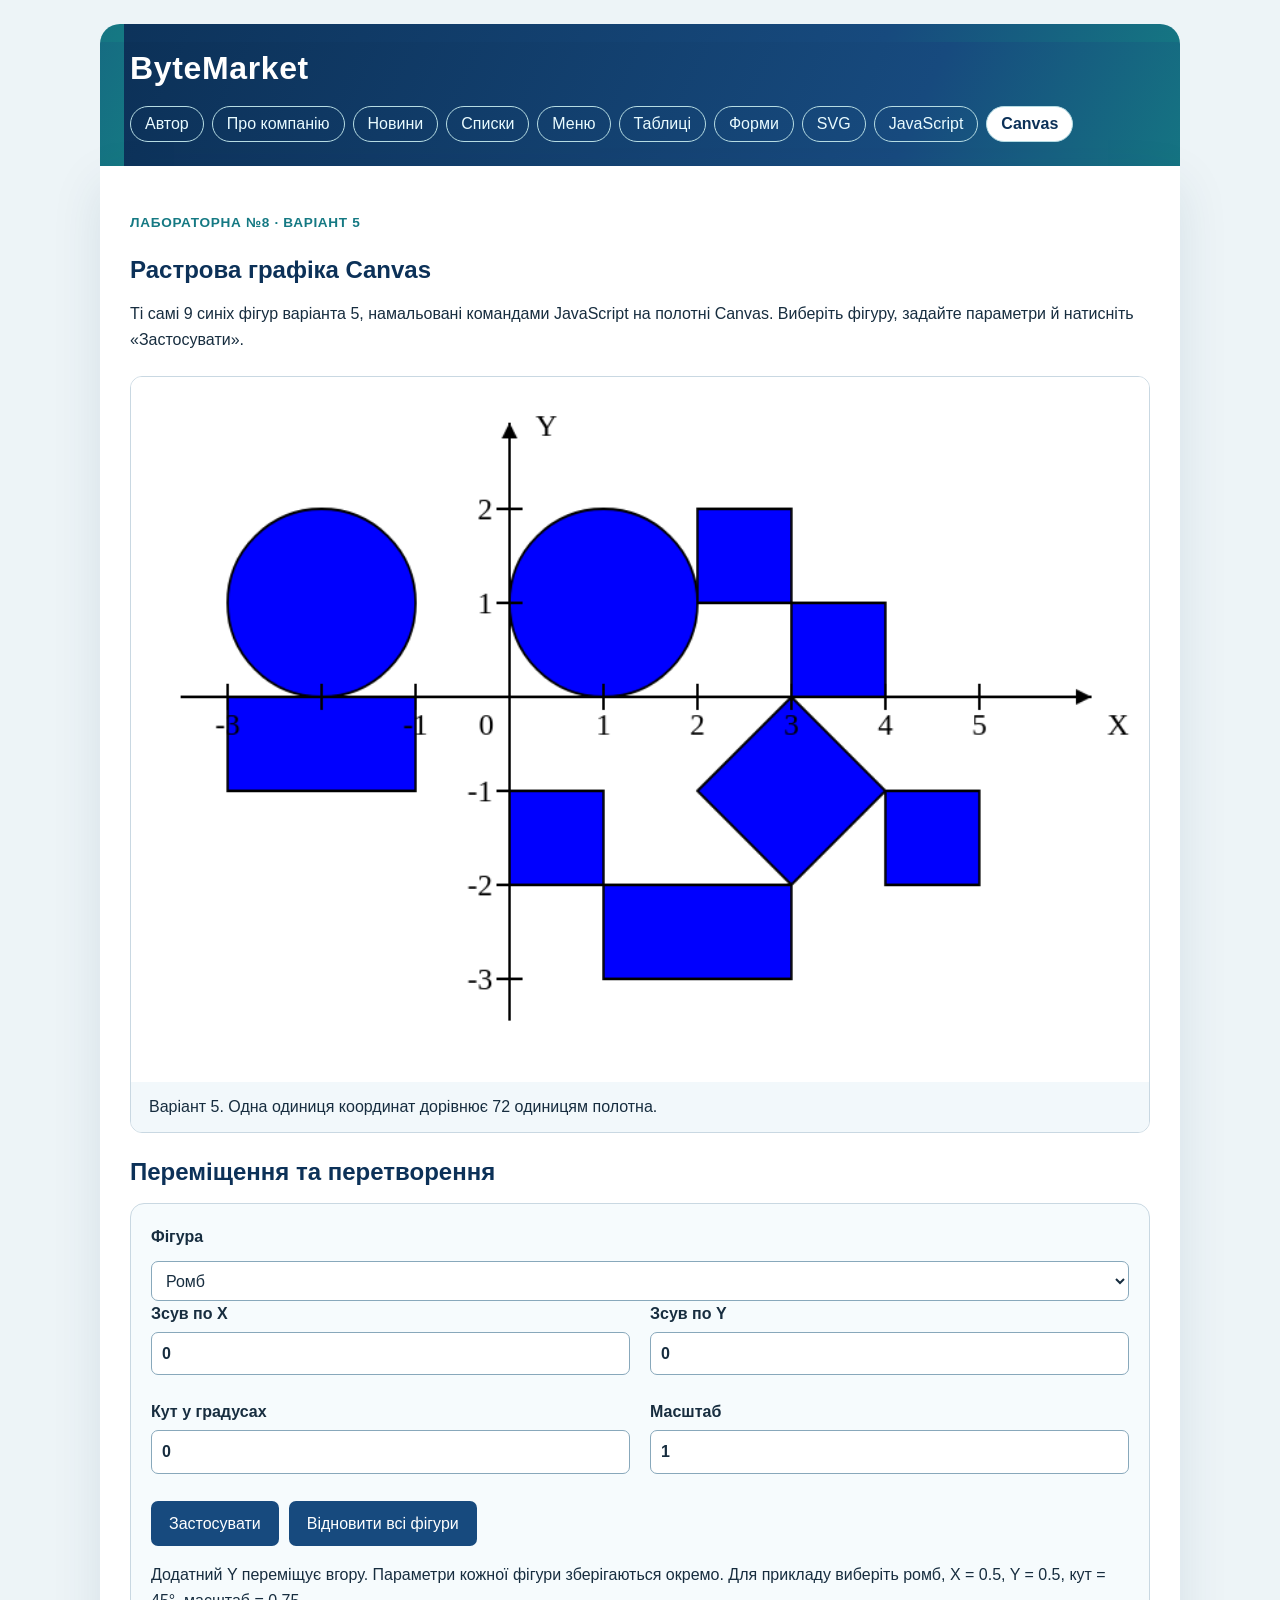
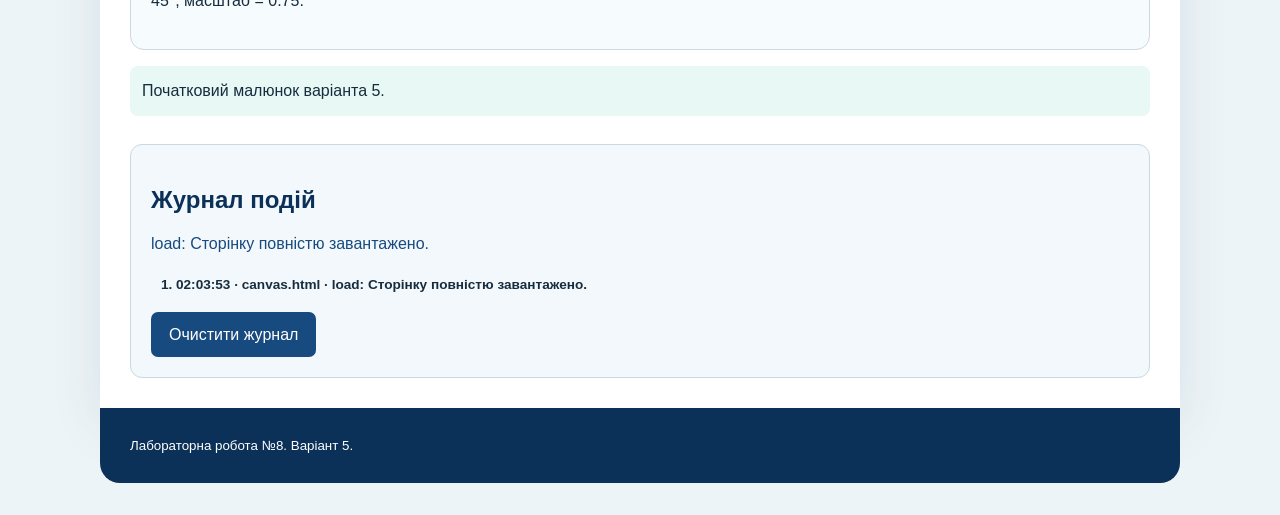
==== canvas.html @ bed5dbd5 "Use canvas lab 8 as the base for media library lab 9" ====
<!DOCTYPE html>
<html lang="uk">
<head>
  <meta charset="UTF-8">
  <meta name="viewport" content="width=device-width, initial-scale=1.0">
  <meta name="author" content="Максим Гінчак">
  <title>ByteMarket - Растрова графіка Canvas</title>
  <link rel="stylesheet" href="assets/css/styles.css">
  <link rel="stylesheet" href="assets/css/javascript.css">
  <link rel="stylesheet" href="assets/css/canvas.css">
  <script src="assets/js/events.js" defer></script>
  <script src="assets/js/canvas.js" defer></script>
</head>
<body>
  <header class="site-header"><h1>ByteMarket</h1><nav id="site-navigation" aria-label="Головна навігація">
      <a href="index.html">Автор</a>
      <a href="company.html">Про компанію</a>
      <a href="news.html">Новини</a>
      <a href="lists.html">Списки</a>
      <a href="menu.html">Меню</a>
      <a href="tables.html">Таблиці</a>
      <a href="forms.html">Форми</a>
      <a href="svg.html">SVG</a>
      <a href="javascript.html">JavaScript</a>
          <a class="active" aria-current="page" href="canvas.html">Canvas</a>
    </nav></header>
  <main class="site-main">
    <p class="task-label">ЛАБОРАТОРНА №8 · ВАРІАНТ 5</p>
    <h2>Растрова графіка Canvas</h2>
    <p>Ті самі 9 синіх фігур варіанта 5, намальовані командами JavaScript на полотні Canvas. Виберіть фігуру, задайте параметри й натисніть «Застосувати».</p>
    <noscript><p>Увімкніть JavaScript, щоб побачити малюнок і виконати перетворення.</p></noscript>
    <figure class="canvas-frame" id="canvas-example">
      <canvas id="drawing-canvas" width="780" height="540" role="img" aria-label="Варіант 5. Два кола, шість прямокутників і ромб на осях X та Y">Два кола, шість прямокутників і ромб синього кольору.</canvas>
      <figcaption>Варіант 5. Одна одиниця координат дорівнює 72 одиницям полотна.</figcaption>
    </figure>
    <section id="canvas-interaction">
      <h2>Переміщення та перетворення</h2>
      <form id="canvas-controls">
        <label for="figure-select">Фігура</label>
        <select id="figure-select">
          <option value="0">Ліве коло</option><option value="1">Праве коло</option>
          <option value="2">Лівий прямокутник</option><option value="3">Верхній квадрат</option>
          <option value="4">Квадрат сходинки</option><option value="5">Нижній лівий квадрат</option>
          <option value="6">Нижній прямокутник</option><option value="7">Нижній правий квадрат</option>
          <option value="8" selected>Ромб</option>
        </select>
        <div class="canvas-fields">
          <label for="dx">Зсув по X<input id="dx" type="number" min="-0.5" max="0.5" step="0.1" value="0" required></label>
          <label for="dy">Зсув по Y<input id="dy" type="number" min="-0.5" max="0.5" step="0.1" value="0" required></label>
          <label for="angle">Кут у градусах<input id="angle" type="number" min="-180" max="180" step="1" value="0" required></label>
          <label for="scale">Масштаб<input id="scale" type="number" min="0.5" max="1.25" step="0.05" value="1" required></label>
        </div>
        <div class="task-actions"><button type="submit" disabled>Застосувати</button><button type="button" id="canvas-reset" disabled>Відновити всі фігури</button></div>
        <p>Додатний Y переміщує вгору. Параметри кожної фігури зберігаються окремо. Для прикладу виберіть ромб, X = 0.5, Y = 0.5, кут = 45°, масштаб = 0.75.</p>
      </form>
      <p id="canvas-status" role="status">Початковий малюнок варіанта 5.</p>
    </section>
    <aside class="interaction-panel" aria-label="Журнал подій">
      <h2>Журнал подій</h2>
      <p id="interaction-status" role="status">Взаємодійте зі сторінкою, щоб побачити повідомлення.</p>
      <ol id="event-log" aria-label="Останні 40 подій"></ol>
      <button id="clear-events" type="button">Очистити журнал</button>
    </aside>
  </main>
  <footer class="site-footer"><small>Лабораторна робота №8. Варіант 5.</small></footer>
</body>
</html>
---- assets/css/styles.css ----
/* Лабораторна робота №6, варіант 5. Спільне оформлення ByteMarket. */
:root {
  color-scheme: light;
  --ink: #172d3f;
  --blue: #174a7e;
  --blue-dark: #0c3158;
  --aqua: #67d6c0;
  --paper: #ffffff;
  --muted: #587083;
  --line: #c9d8e2;
}

html { scroll-behavior: smooth; }
body {
  box-sizing: border-box;
  width: min(100% - 32px, 1080px);
  min-width: 280px;
  min-height: 100vh;
  margin: 0 auto;
  padding: 24px 0 32px;
  color: var(--ink);
  background-color: #edf4f7;
  background-image: url("../images/graphics-card.jpg");
  background-attachment: scroll;
  background-position: right top;
  background-size: 0 0; /* Локальне зображення підключене, але не заважає читанню. */
  font-family: -apple-system, BlinkMacSystemFont, "Segoe UI", Arial, sans-serif;
  line-height: 160%;
  direction: ltr;
  unicode-bidi: normal;
}

.site-header,
.site-footer {
  padding: 24px 30px;
  color: white;
  background-color: var(--blue-dark);
}
.site-header {
  border-radius: 20px 20px 0 0;
  background-image: linear-gradient(115deg, #0c3158, #174a7e 72%, #157983);
  background-position: 24px 18px;
  background-attachment: scroll;
}
.site-header h1 { margin: 0 0 18px; color: white; letter-spacing: .02em; }
.site-footer { border-radius: 0 0 20px 20px; }
.site-footer a { color: white; }

nav { display: flex; flex-wrap: wrap; gap: 8px; }
nav a {
  display: inline;
  padding: 8px 14px;
  border: 1px solid #b6dce3;
  border-radius: 999px;
  color: #e9fbff;
  text-decoration: none;
  line-height: normal;
}
nav a.active { background: white; color: var(--blue-dark); font-weight: 700; }
nav a:hover, nav a:focus-visible { background: #d8f9f2; color: var(--blue-dark); outline: 2px solid var(--aqua); }

.site-main {
  padding: 30px;
  background: var(--paper);
  box-shadow: 0 18px 48px #163e591a;
}
.content-section { margin-bottom: 30px; }
.content-section + .content-section { border-top: 1px solid var(--line); padding-top: 28px; }
.content-section p { max-width: 74ch; }
.content-section p:first-line { color: #173f66; }
.intro-note:first-letter { color: #157983; font-size: 1.45em; font-weight: 700; }

h1, h2, h3, h4, h5 { line-height: 1.25; }
h2, h3, h4, h5 { color: var(--blue-dark); }
h2 { margin-bottom: 16px; }
section h2 + p { margin-top: 0; } /* сусідній селектор */
article p + p { padding-top: 5px; }
ul li:first-child { font-weight: 700; }
ul li:last-child { margin-bottom: 0; }
article:last-of-type { margin-bottom: 28px; }
:lang(uk) { quotes: "«" "»"; }

img { max-width: 100%; height: auto; }
.main-image {
  display: block;
  width: min(100%, 600px);
  max-height: 340px;
  object-fit: cover;
  object-position: center 42%;
  border: 3px solid #b6dce3;
  border-radius: 14px;
}
#news-image { height: 300px; }

/* Селектори атрибутів із завдання. */
img[alt] { background-color: #e8f1f5; }
a[href="company.html"] { text-underline-offset: 3px; }
article[class~="story"] { border-left-color: #157983; }
input:enabled, select:enabled, button:enabled { cursor: pointer; }
p:empty { display: none; }

.card, .news, .intro-note {
  padding: 18px 20px;
  border: 1px solid var(--line);
  border-radius: 12px;
  background-color: #f6fbfd;
}
.news {
  margin-bottom: 14px;
  border-left: 5px solid #157983;
  overflow: visible;
}
.news h2 { margin-top: 0; }
.news p:last-child { margin-bottom: 0; }
.news .new-label { color: var(--blue-dark) !important; }
#news-note { clear: left; }
#news-note::first-line { font-weight: 600; }

/* Таблиця каталогу й демонстрація груп відображення таблиці. */
table { width: 100%; border-collapse: collapse; }
thead { display: table-header-group; }
tfoot { display: table-footer-group; }
caption { margin-bottom: 10px; font-weight: 700; text-align: left; }
th, td { padding: 10px 12px; border: 1px solid var(--line); text-align: left; }
th { color: white; background: var(--blue); }
tbody tr:nth-child(even) { background: #f2f8fb; }

form {
  max-width: 760px;
  padding: 20px;
  border: 1px solid var(--line);
  border-radius: 14px;
  background: #f6fbfd;
}
fieldset { margin: 0 0 16px; padding: 16px; border: 1px dashed #90afc1; border-radius: 10px; }
fieldset:last-of-type { margin-bottom: 20px; }
legend { padding: 0 7px; color: var(--blue-dark); font-weight: 700; }
label { display: block; margin-bottom: 12px; font-weight: 600; }
label:last-child { margin-bottom: 0; }
input, select {
  box-sizing: border-box;
  display: block;
  width: 100%;
  max-width: 500px;
  min-height: 40px;
  margin-top: 5px;
  padding: 8px 10px;
  border: 1px solid #88a8bb;
  border-radius: 7px;
  color: var(--ink);
  background: white;
  font: inherit;
}
input:focus-visible, select:focus-visible { outline: 3px solid #67d6c0; outline-color: #67d6c0; }
button {
  padding: 10px 18px;
  border: 0;
  border-radius: 7px;
  color: white;
  background: var(--blue);
  font: inherit;
}
button:hover { background: var(--blue-dark); }

pre { max-width: 100%; padding: 15px; overflow: auto; background: #edf4f7; }
address { font-style: normal; }
:where(a, button) { outline-offset: 3px; }

/* Навчальна частина: решта значень варіанта 5 показана на реальних блоках.
   display: compact і run-in — застарілі значення; сучасний браузер їх ігнорує.
   Тому для відповідних елементів наступна декларація задає працездатну заміну. */
.legacy-compact { display: compact; display: inline; }
.legacy-run-in { display: run-in; display: inline; }
.inline-table-sample { display: inline-table; }
.static-sample { position: static; z-index: auto; }
.fixed-sample { position: fixed; right: 12px; bottom: 12px; }
.float-sample { float: left; margin-right: 12px; }
.float-reset { float: none; clear: none; }
.clear-left { clear: left; }
.bidi-sample { unicode-bidi: bidi-override; direction: ltr; }
.sizing-sample { width: 100%; min-width: 12rem; height: 40px; min-height: 2rem; }
.sizing-percent { height: 50%; min-height: 25%; }
.spacing-sample {
  margin-right: auto;
  margin-bottom: auto;
  margin-left: auto;
  padding-right: 8px;
  padding-bottom: 8px;
  padding-left: 8px;
}
.spacing-fixed { margin-right: 10px; margin-bottom: 10px; margin-left: 10px; }
.border-thin { border-width: thin; border-right-width: thin; border-left-width: thin; }
.border-sized {
  border-width: 2px;
  border-right-width: 3px;
  border-left-width: 3px;
  border-bottom-color: #67d6c0;
  border-right-color: #174a7e;
  border-left-color: #174a7e;
}
.border-none { border-style: none; border-top-style: none; border-right-style: none; }
.border-groove { border-style: groove; border-top-style: groove; border-right-style: groove; }
.border-dashed { border-style: dashed; border-top-style: dashed; border-right-style: dashed; }
.border-ridge { border-style: ridge; border-top-style: ridge; border-right-style: ridge; }
.normal-line { line-height: normal; }
.percent-line { line-height: 150%; }
.align-baseline { vertical-align: baseline; }
.align-sub { vertical-align: sub; }
.align-text-bottom { vertical-align: text-bottom; }
.align-bottom { vertical-align: bottom; }
.scroll-sample { overflow: auto; }
.clip-sample { position: absolute; clip: rect(0, 100px, 30px, 0); }
.visible-sample { visibility: visible; }
.hidden-sample { visibility: hidden; }
.outline-sample { outline: 2px solid #67d6c0; outline-color: #67d6c0; }
.image-position-right { background-image: url("../images/graphics-card.jpg"); background-position: right; }
.image-position-percent { background-image: url("../images/graphics-card.jpg"); background-position: 25% 50%; }

@media (max-width: 660px) {
  body { width: 100%; padding: 0; }
  .site-header, .site-main, .site-footer { padding: 20px; border-radius: 0; }
  .site-main { overflow-x: auto; }
  th, td { padding: 8px; font-size: 14px; }
  nav a { display: inline-block; }
}

/* Оформлення, перенесене з HTML у спільний CSS. */
#author-title { text-align: center; }
.author-greeting { font-size: 18px; }
.author-interests { color: #333; }
.author-goals { font-size: 18px; text-align: left; }
.author-divider { height: 3px; border: 0; background-color: var(--blue); }
#company-quote { color: var(--blue); }
.new-label { color: var(--blue); font-weight: 700; }
#news-list { margin-top: 20px; }
#old-date { color: #777; }
#sale-name { font-size: 18px; }
.break-point { word-break: normal; }

/* Лабораторна №3: списки, меню та посилання. */
.eyebrow {
  margin: 0 0 8px;
  color: var(--muted);
  font-size: 13px;
  font-weight: 700;
  letter-spacing: .08em;
  text-transform: uppercase;
}

.catalog-list {
  list-style-type: square;
  list-style-image: url("../images/list-marker.svg");
  list-style-position: outside;
  padding-left: 28px;
}
.catalog-item { margin-bottom: 10px; padding-left: 7px; }
.catalog-item::marker { color: #157983; }

.steps-list { list-style: none; counter-reset: selection-step; padding-left: 0; }
.step-item {
  position: relative;
  min-height: 36px;
  margin: 0 0 14px;
  padding: 8px 10px 8px 52px;
  counter-increment: selection-step;
  background: #f6fbfd;
  border: 1px solid var(--line);
  border-radius: 9px;
}
.step-item::before {
  content: counter(selection-step);
  position: absolute;
  left: 12px;
  top: 6px;
  width: 30px;
  height: 30px;
  border-radius: 50%;
  color: white;
  background: var(--blue);
  text-align: center;
  line-height: 30px;
  font-weight: 700;
}
.terms-list { max-width: 800px; }
.terms-list dt { margin-top: 14px; color: var(--blue-dark); font-weight: 700; }
.terms-list dd { margin: 3px 0 0 22px; padding-bottom: 8px; border-bottom: 1px solid var(--line); }
.list-callout { padding: 16px 20px; border-left: 4px solid #157983; background: #f6fbfd; }
.list-callout h2 { margin-top: 0; }

.project-menu, .resource-menu {
  display: grid;
  gap: 10px;
  padding: 0;
  list-style: none;
}
.project-menu { grid-template-columns: repeat(auto-fit, minmax(180px, 1fr)); }
.project-menu li { margin: 0; }
.project-menu a, .resource-menu a {
  display: block;
  padding: 12px 15px;
  border: 1px solid var(--line);
  border-radius: 9px;
  background: #f6fbfd;
  color: var(--blue-dark);
  text-decoration: none;
  font-weight: 600;
}
.project-menu a:hover, .resource-menu a:hover { background: #e3f5f2; text-decoration: underline; }
#section-navigation { margin: 16px 0; }
#section-navigation a { color: var(--blue-dark); border-color: var(--line); }
.legacy-menu-item { list-style: none; }
.legacy-note { color: var(--muted); font-size: 14px; }
.store-marquee {
  display: block;
  padding: 12px;
  border: 1px dashed #90afc1;
  border-radius: 8px;
  background: #f2f8fb;
}
@media (prefers-reduced-motion: reduce) {
  html { scroll-behavior: auto; }
  .store-marquee { scroll-behavior: auto; }
}
---- assets/css/javascript.css ----
.task-intro { padding: 20px; border-left: 5px solid #157983; background: #e8f8f4; border-radius: 10px; }
.task-section { margin: 28px 0; padding-top: 12px; border-top: 1px solid var(--line); }
.task-label { color: #157983; font-weight: 700; font-size: .85rem; letter-spacing: .05em; }
.task-section form { max-width: none; box-sizing: border-box; }
.task-section textarea { display: block; box-sizing: border-box; width: 100%; padding: 12px; margin-top: 7px; border: 1px solid #88a8bb; border-radius: 8px; font: inherit; resize: vertical; color: var(--ink); background: white; }
.task-section textarea[readonly] { font-family: ui-monospace, monospace; font-size: .87rem; background: #eef4f8; }
.task-section code, .task-intro code { overflow-wrap: anywhere; }
.task-actions { display: flex; gap: 10px; flex-wrap: wrap; margin: 15px 0; }
button { font: inherit; }
button:disabled { opacity: .55; cursor: default; }
.event-text { cursor: pointer; border-radius: 4px; transition: background-color .15s, color .15s; }
.event-text:focus-visible, .event-image:focus-visible { outline: 3px solid #157983; outline-offset: 4px; }
.event-hover { background: #c9f6ea; color: #0c3158; }
.event-selected { box-shadow: inset 0 -4px #efb457; }
.event-alternate { color: #98421b !important; font-style: italic; }
.event-pressed { opacity: .65; }
.interaction-panel { margin: 28px 0 0; padding: 20px; border: 1px solid var(--line); border-radius: 12px; background: #f2f8fb; }
.interaction-panel ol { max-height: 210px; overflow-y: auto; padding-left: 25px; font-size: .85rem; overflow-wrap: anywhere; }
.interaction-panel li:first-child { font-weight: 600; }
#interaction-status { min-height: 1.6em; color: #174a7e; }
.image-demos { display: grid; grid-template-columns: 1fr 1fr; gap: 20px; }
.image-demos figure { margin: 0; padding: 14px; border: 1px solid var(--line); border-radius: 12px; overflow: hidden; }
.image-demos img { display: block; width: 100%; height: 180px; object-fit: contain; }
.image-demos figcaption { margin-top: 12px; }
.event-image { cursor: pointer; transition: transform .2s, filter .2s; }
.event-image:hover { filter: saturate(1.5); }
.event-image.image-selected { transform: scale(1.03); filter: contrast(1.1) saturate(1.4); outline: 4px solid #157983; outline-offset: -4px; }
.event-image.image-selected:hover { transform: scale(1.03); }
@media (max-width: 600px) { .image-demos { grid-template-columns: 1fr; } .task-section form, .interaction-panel { padding: 14px; } }
@media (prefers-reduced-motion: reduce) { .event-text, .event-image { transition: none; } }
@media print { .site-header nav, .task-actions, #clear-events { display: none; } .interaction-panel ol { max-height: none; } }
---- assets/css/canvas.css ----
.canvas-frame { margin: 24px 0; border: 1px solid var(--line); border-radius: 12px; overflow: hidden; background: white; }
#drawing-canvas { display: block; width: 100%; height: auto; aspect-ratio: 780 / 540; }
.canvas-frame figcaption { padding: 12px 18px; background: #f2f8fb; }
.canvas-fields { display: grid; grid-template-columns: repeat(2, 1fr); gap: 12px 20px; }
#canvas-controls { max-width: none; box-sizing: border-box; }
#canvas-controls input, #canvas-controls select { max-width: none; }
#canvas-status { min-height: 1.6em; padding: 12px; background: #e8f8f4; border-radius: 8px; }
@media (max-width: 600px) { .canvas-fields { grid-template-columns: 1fr; } }
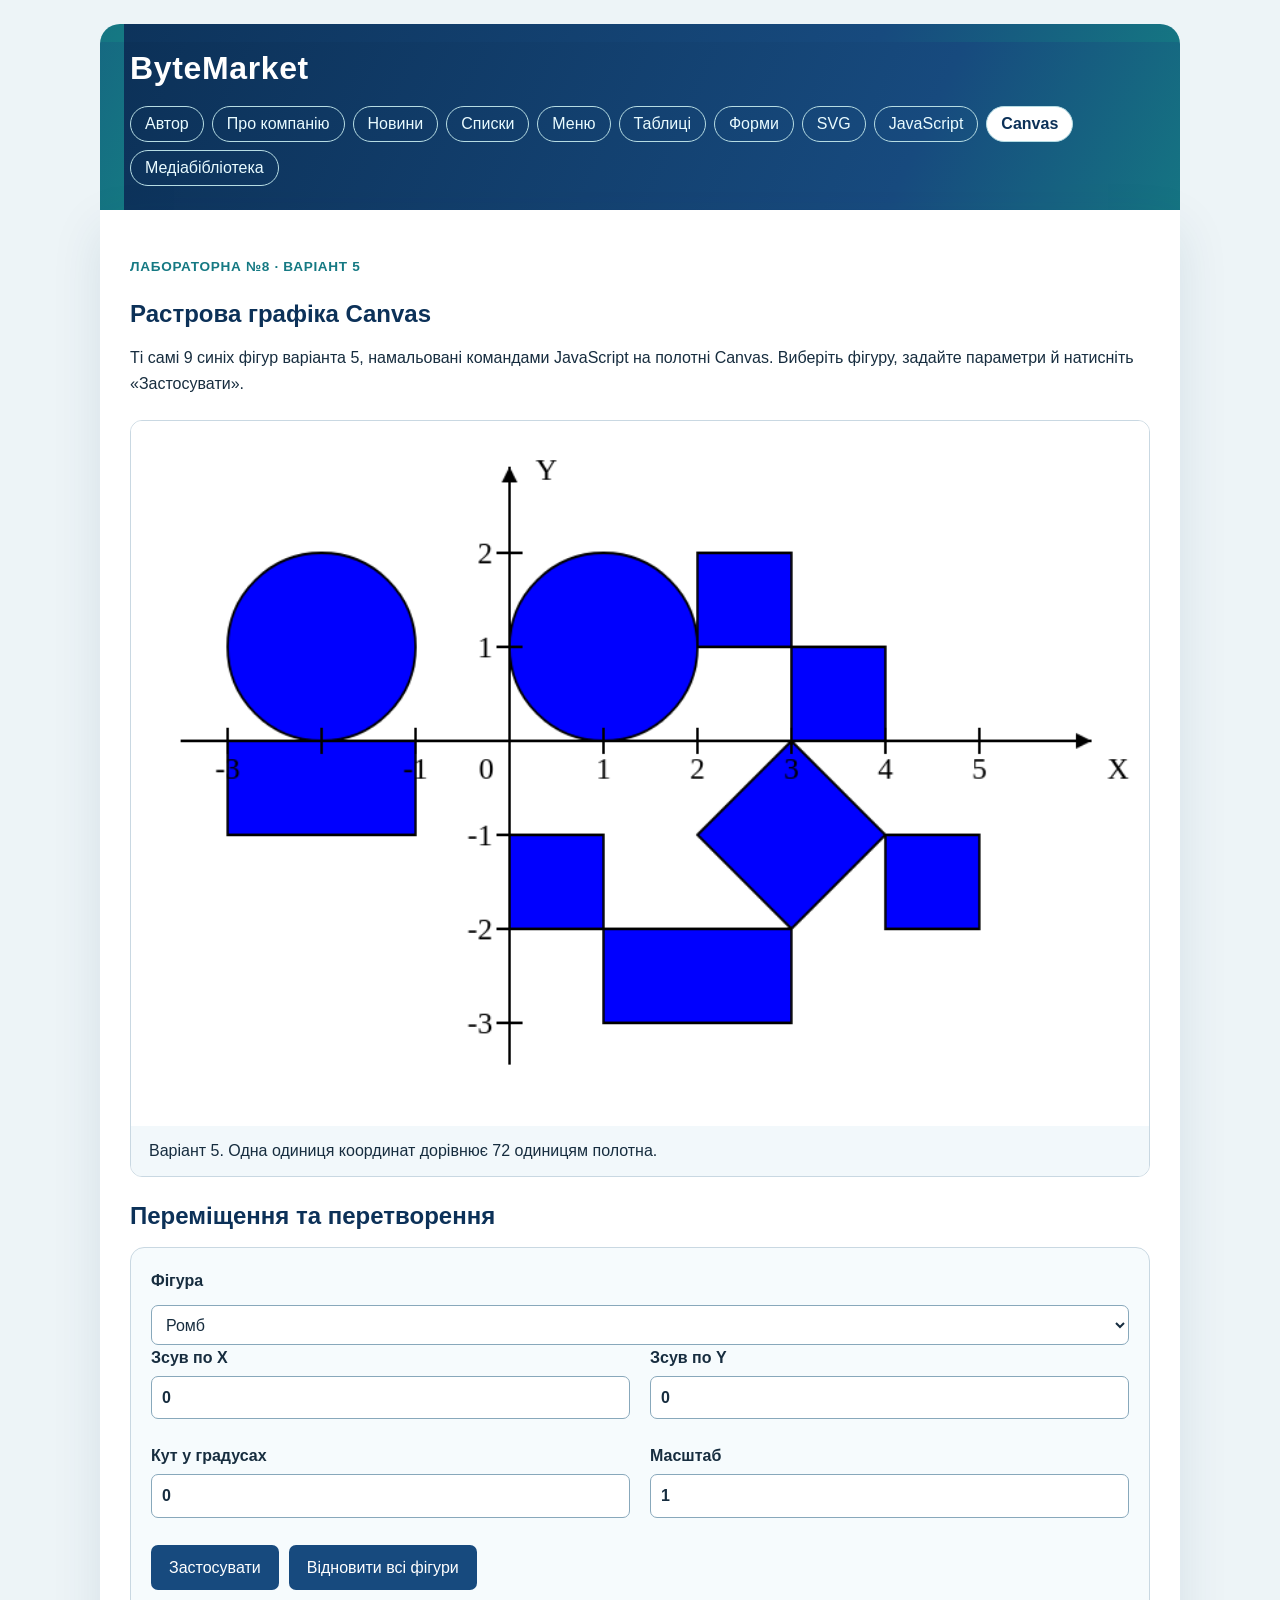
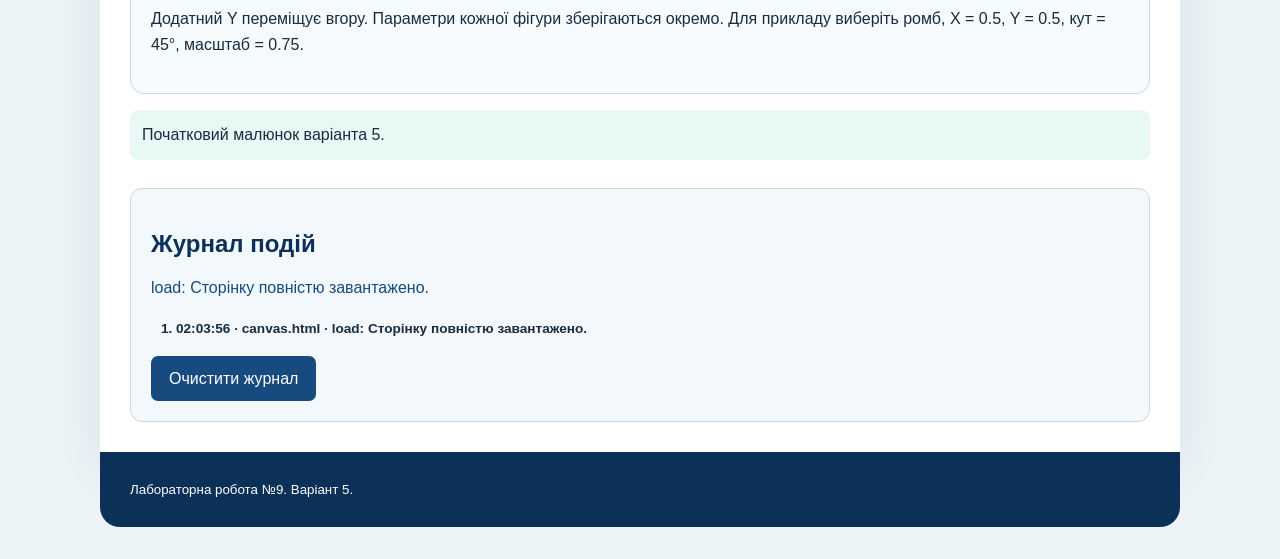
==== commit 0d823204: "Add local audio and video library with form menus and synchronized players" ====
--- a/canvas.html
+++ b/canvas.html
@@ -23,6 +23,7 @@
       <a href="svg.html">SVG</a>
       <a href="javascript.html">JavaScript</a>
           <a class="active" aria-current="page" href="canvas.html">Canvas</a>
+          <a href="media.html">Медіабібліотека</a>
     </nav></header>
   <main class="site-main">
     <p class="task-label">ЛАБОРАТОРНА №8 · ВАРІАНТ 5</p>
@@ -62,6 +63,6 @@
       <button id="clear-events" type="button">Очистити журнал</button>
     </aside>
   </main>
-  <footer class="site-footer"><small>Лабораторна робота №8. Варіант 5.</small></footer>
+  <footer class="site-footer"><small>Лабораторна робота №9. Варіант 5.</small></footer>
 </body>
 </html>
